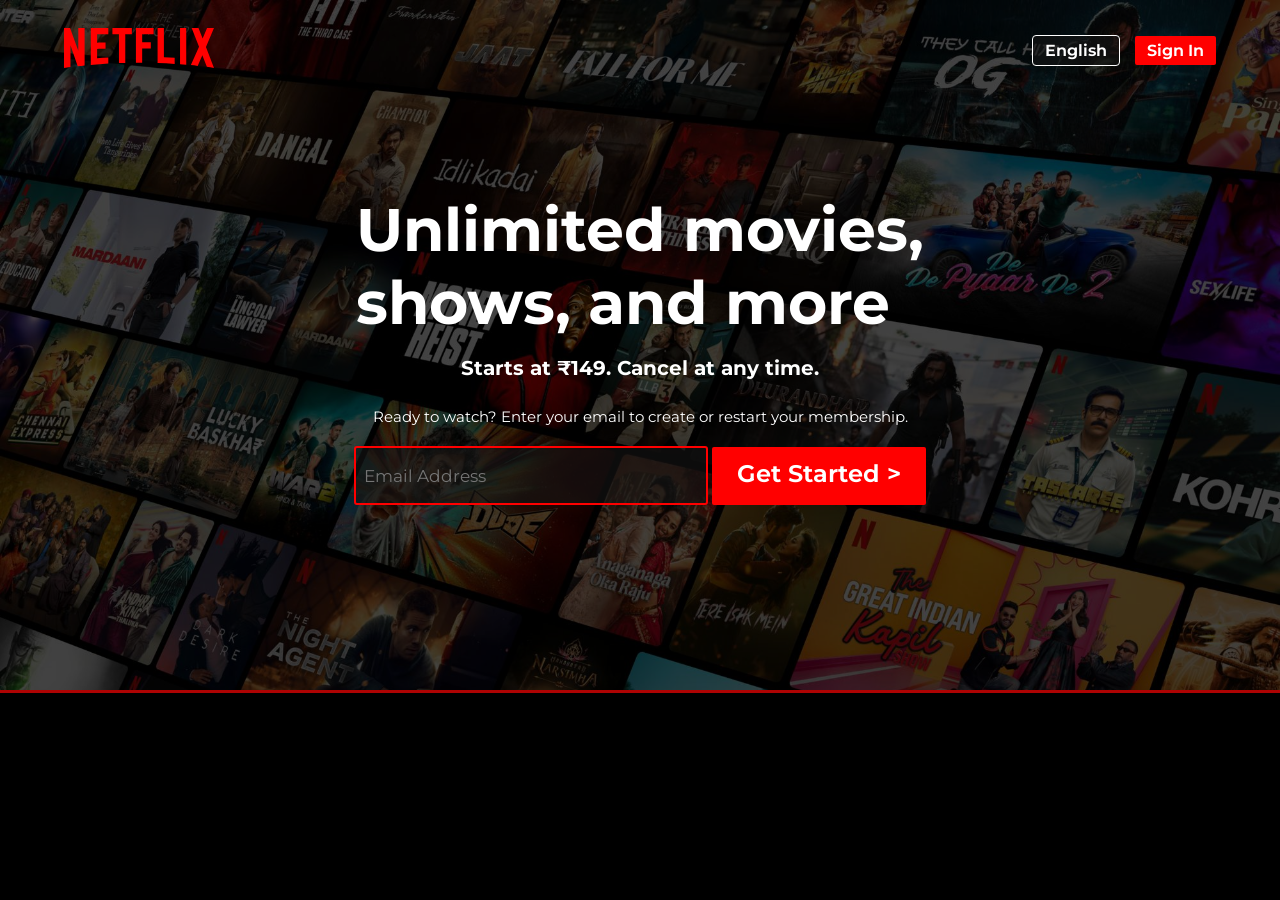
==== index.html @ 011b6627 "Initial commit: Netflix-Clone" ====
<!DOCTYPE html>
<html lang="en">

<head>
    <meta charset="UTF-8">
    <meta name="viewport" content="width=device-width, initial-scale=1.0">
    <title>Netflix-clone</title>
    <link rel="stylesheet" href="CSS/style.css">
    <link rel="icon" href="assets/images/favicon.ico">
</head>

<body>
    <div class="main">
        <div class="box"></div>

        <nav>
            <div class="logo">
                <img src="assets/images/logo.svg" alt="NETFLIX" />
            </div>

            <div class="nav-right">
                <button class="btn btn-lang">English</button>
                <a href="login.html">
                    <button class="btn red-btn">Sign In</button>
                </a>
            </div>
        </nav>

        <div class="text">
            <h1 class="main-text"><b>Unlimited movies,<br>shows, and more</b></h1>
            <h5><b>Starts at ₹149. Cancel at any time.</b></h5>
            <h6>Ready to watch? Enter your email to create or restart your membership.</h6>
            <div>
                <input type="email" placeholder="  Email Address" required>
                <a href="login.html">
                    <button class="btn red-btn gs">Get Started ></button>
                </a>
            </div>
        </div>

        <div class="sep"></div>
    </div>
</body>

</html>
---- CSS/style.css ----
@import url('https://fonts.googleapis.com/css2?family=Montserrat:wght@100..900&display=swap');

* {
    padding: 0;
    margin: 0;
    font-family: 'Montserrat', sans-serif;
}

body {
    background-color: black;
    overflow-y: scroll;
}

.main {
    background-image: url(../assets/images/backdrop.jpg);
    background-size: cover;
    height: 690px;
    position: relative;
}

.box {
    height: 690px;
    width: 100%;
    position: absolute;
    background-color: black;
    opacity: .65;
    top: 0;
}


nav {
    height: 100px;
    display: flex;
    justify-content: space-between;
    align-items: center;
    padding: 0 5%;
    position: relative;
    z-index: 10;
}

.logo img {
    width: 150px;
}

.nav-right {
    display: flex;
    align-items: center;
    gap: 15px;
}


.text {
    position: relative;
    height: 65%;
    padding-top: 25px;
    display: flex;
    align-items: center;
    justify-content: center;
    flex-direction: column;
    color: white;
}

.main-text {
    font-size: 60px;
    font-weight: 1000;
}

h5 {
    margin: 17px;
    font-size: 20px;
    font-weight: 500;
}

h6 {
    margin: 10px;
    font-weight: 400;
    font-size: 15px;
    margin-bottom: 20px;
}


input {
    height: 55px;
    width: 350px;
    font-size: 17px;
    background: rgba(20, 20, 20, 0.6);
    color: white;
    border: 2px solid red;
    border-radius: 3px;
}


.btn {
    color: white;
    font-size: medium;
    padding: 5px 12px;
    font-weight: 650;
    border-radius: 2px;
    border: none;
    cursor: pointer;
}

.btn-lang {
    background: rgba(20, 20, 20, 0.6);
    border: 1px solid;
    border-radius: 4px;
}

.red-btn {
    background-color: red;
}

.gs {
    padding: 12px 25px 17px 25px;
    font-size: x-large;
}


.sep {
    height: 3px;
    background: rgb(174, 3, 3);
    margin-top: 116px;
}
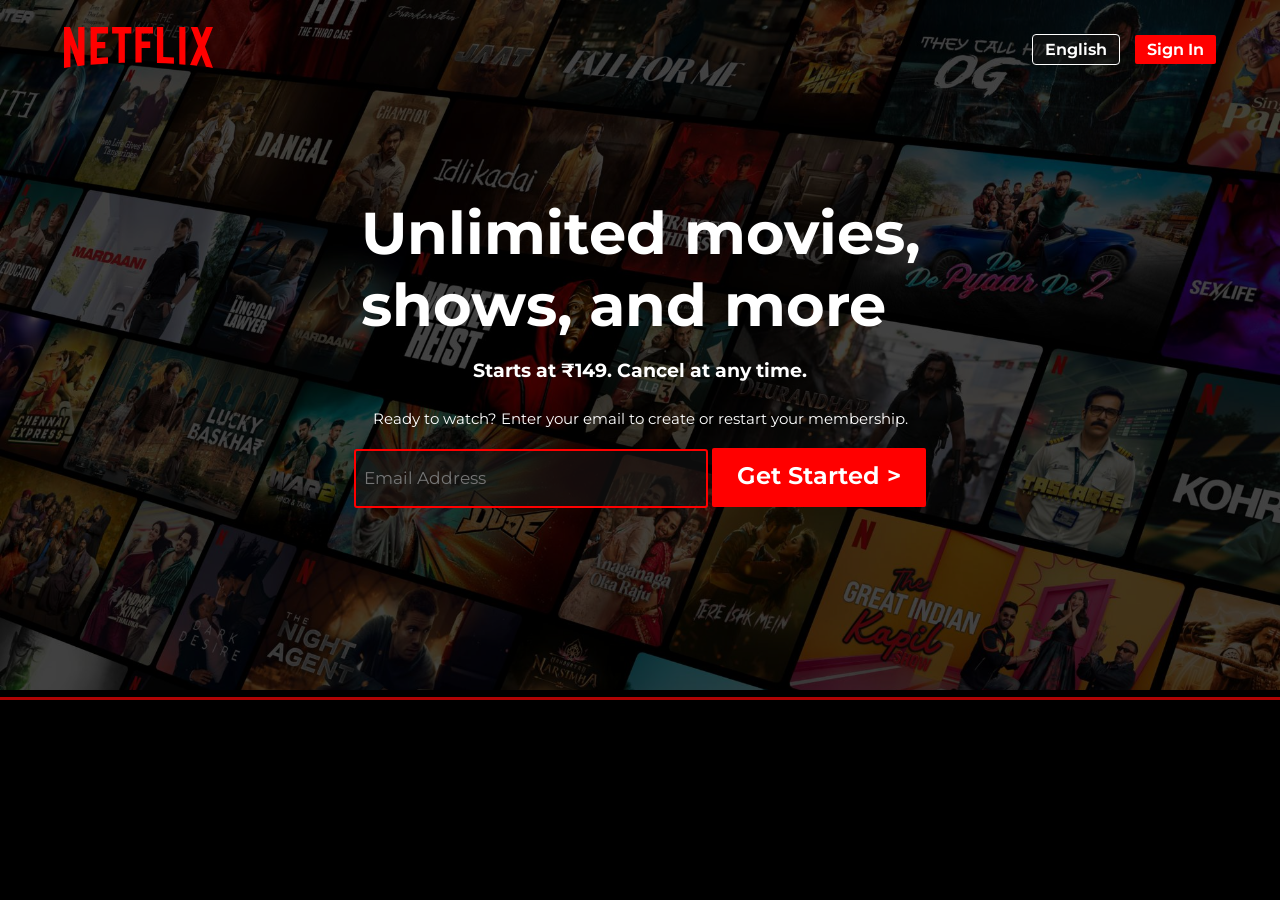
==== commit 4558f993: "Imporved the Responsiveness of the sign in and get started page" ====
--- a/index.html
+++ b/index.html
@@ -30,12 +30,10 @@
             <h1 class="main-text"><b>Unlimited movies,<br>shows, and more</b></h1>
             <h5><b>Starts at ₹149. Cancel at any time.</b></h5>
             <h6>Ready to watch? Enter your email to create or restart your membership.</h6>
-            <div>
+            <form action="login.html">
                 <input type="email" placeholder="  Email Address" required>
-                <a href="login.html">
-                    <button class="btn red-btn gs">Get Started ></button>
-                </a>
-            </div>
+                    <button type="submit" class="btn red-btn gs">Get Started ></button>
+            </form>
         </div>
 
         <div class="sep"></div>
--- a/CSS/style.css
+++ b/CSS/style.css
@@ -14,12 +14,14 @@
 .main {
     background-image: url(../assets/images/backdrop.jpg);
     background-size: cover;
-    height: 690px;
+    height: 43.1rem;
+    /*690px*/
     position: relative;
 }
 
 .box {
-    height: 690px;
+    height: 43.1rem;
+    /*690px*/
     width: 100%;
     position: absolute;
     background-color: black;
@@ -29,17 +31,20 @@
 
 
 nav {
-    height: 100px;
+    height: 6.2rem;
+    /*100*/
     display: flex;
     justify-content: space-between;
     align-items: center;
     padding: 0 5%;
     position: relative;
     z-index: 10;
+    margin-bottom: 10px;
 }
 
 .logo img {
-    width: 150px;
+    width: 9.3rem;
+    /*150*/
 }
 
 .nav-right {
@@ -52,7 +57,8 @@
 .text {
     position: relative;
     height: 65%;
-    padding-top: 25px;
+    padding-top: 1.5rem;
+    /*25*/
     display: flex;
     align-items: center;
     justify-content: center;
@@ -61,13 +67,14 @@
 }
 
 .main-text {
-    font-size: 60px;
+    font-size: 3.7rem; /*60*/
     font-weight: 1000;
 }
 
 h5 {
     margin: 17px;
-    font-size: 20px;
+    font-size: 1.2rem;
+    /*20*/
     font-weight: 500;
 }
 
@@ -78,15 +85,15 @@
     margin-bottom: 20px;
 }
 
-
 input {
-    height: 55px;
-    width: 350px;
+    height: 55px; /*55*/
+    width: 350px; /*350*/
     font-size: 17px;
     background: rgba(20, 20, 20, 0.6);
     color: white;
     border: 2px solid red;
     border-radius: 3px;
+    margin-bottom: 10px;
 }
 
 
@@ -111,7 +118,7 @@
 }
 
 .gs {
-    padding: 12px 25px 17px 25px;
+    padding: 13px 25px 17px 25px;
     font-size: x-large;
 }
 
@@ -119,5 +126,6 @@
 .sep {
     height: 3px;
     background: rgb(174, 3, 3);
-    margin-top: 116px;
+    margin-top: 7.2rem;
+    /*116*/
 }
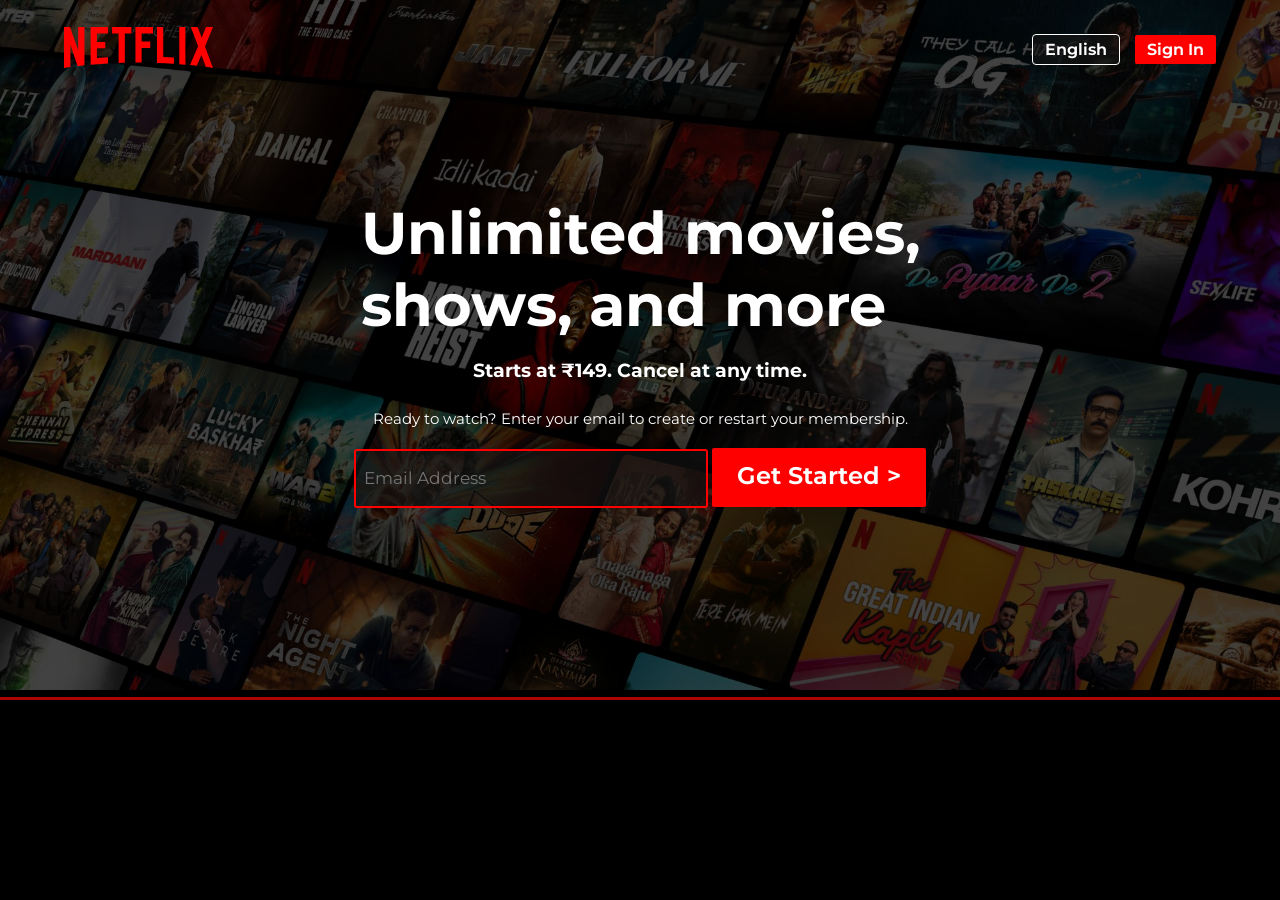
==== commit ae5e6950: "Added a Fake Auth system that uses the localStorage of the browser" ====
--- a/index.html
+++ b/index.html
@@ -20,7 +20,7 @@
 
             <div class="nav-right">
                 <button class="btn btn-lang">English</button>
-                <a href="login.html">
+                <a href="sign-in.html">
                     <button class="btn red-btn">Sign In</button>
                 </a>
             </div>
@@ -30,7 +30,7 @@
             <h1 class="main-text"><b>Unlimited movies,<br>shows, and more</b></h1>
             <h5><b>Starts at ₹149. Cancel at any time.</b></h5>
             <h6>Ready to watch? Enter your email to create or restart your membership.</h6>
-            <form action="login.html">
+            <form action="sign-in.html">
                 <input type="email" placeholder="  Email Address" required>
                     <button type="submit" class="btn red-btn gs">Get Started ></button>
             </form>
